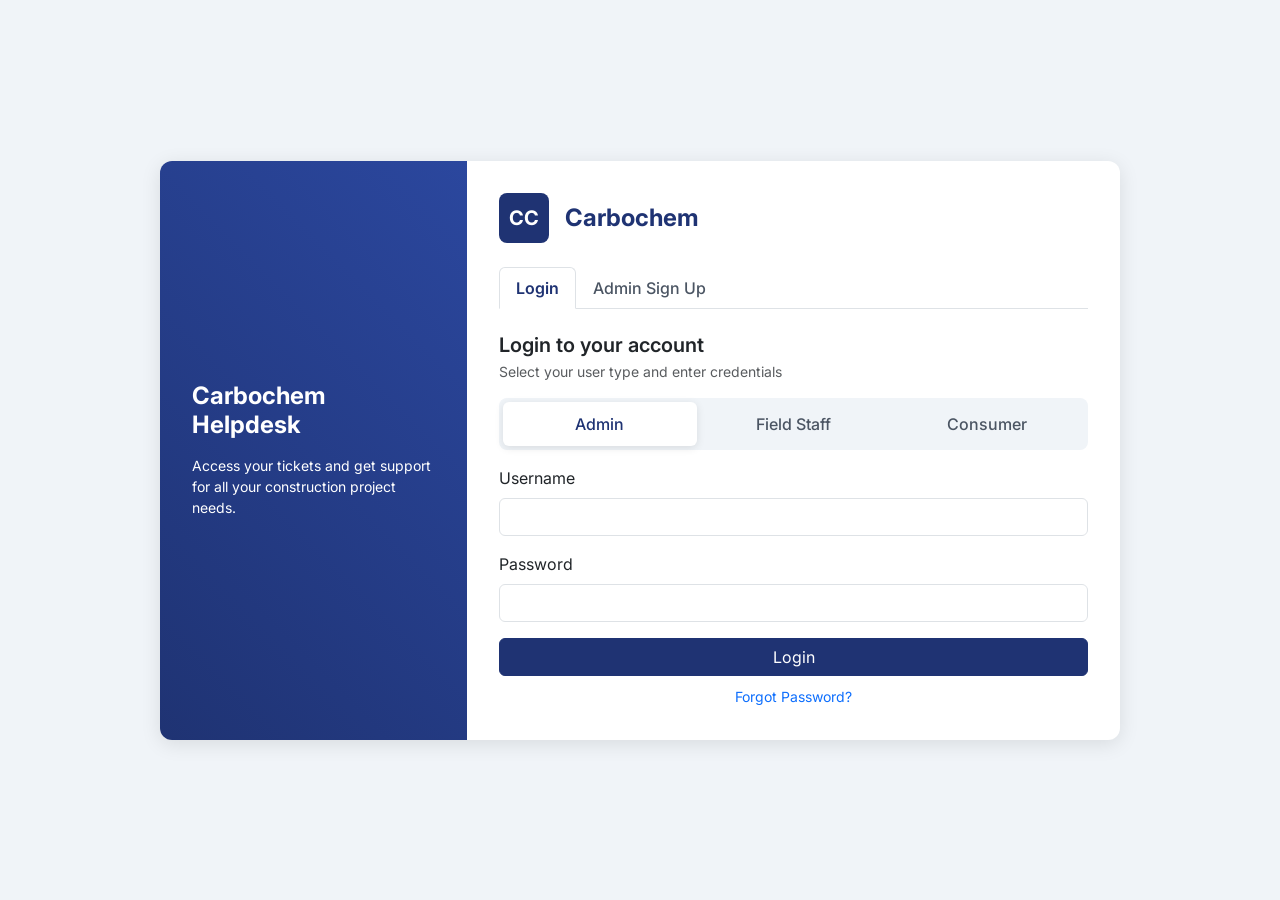
==== frontend/html/admin-holidays.html @ 8424c3ff "Initial commit: Carbochem Helpdesk & SLA Engine - Phase 5 Complete" ====
<!DOCTYPE html>
<html lang="en">
<head>
    <meta charset="UTF-8">
    <meta name="viewport" content="width=device-width, initial-scale=1.0">
    <title>Holiday Management - Carbochem Helpdesk</title>
    <link href="https://fonts.googleapis.com/css2?family=Inter:wght@300;400;600&display=swap" rel="stylesheet">
    <link href="https://cdn.jsdelivr.net/npm/bootstrap@5.3.0/dist/css/bootstrap.min.css" rel="stylesheet">
    <link href="../css/sidebar.css" rel="stylesheet">
    <link href="../css/theme.css" rel="stylesheet">
    <style>
        :root { --primary-color: #1F3373; --background-light: #f0f4f8; }
        body { font-family: 'Inter', sans-serif; background: var(--background-light); margin: 0; }
        .main-content { flex: 1; padding: 1.5rem; }
        .cal-grid { display: grid; grid-template-columns: repeat(7, 1fr); gap: 4px; }
        .cal-day { padding: 8px; text-align: center; border-radius: 6px; background: #fff; font-size: 0.85rem; min-height: 40px; display: flex; flex-direction: column; justify-content: center; align-items: center; }
        .cal-day.header { background: var(--primary-color); color: #fff; font-weight: 600; }
        @media (max-width:768px) { .layout-row { flex-direction: column !important; } }
    </style>
</head>
<body>
<div class="d-flex layout-row layout-with-sidebar">
    <aside id="sidebar-container"></aside>
    <main class="main-content">
        <h2 class="mb-4">Holiday Management</h2>
        <div class="row g-4 mb-4">
            <div class="col-md-5">
                <div class="card h-100">
                    <div class="card-body">
                        <h5>Add Holiday</h5>
                        <form id="holiday-form" class="row g-2">
                            <div class="col-12"><label class="form-label">Holiday Name</label><input type="text" class="form-control" id="h-name" required></div>
                            <div class="col-12"><label class="form-label">Date</label><input type="date" class="form-control" id="h-date" required></div>
                            <div class="col-12"><label class="form-label">Type</label>
                                <select class="form-select" id="h-type"><option>Public Holiday</option><option>Company Holiday</option></select></div>
                            <div class="col-12 mt-3"><button type="submit" class="btn btn-primary w-100">Add Holiday</button></div>
                        </form>
                    </div>
                </div>
            </div>
            <div class="col-md-7">
                <div class="card h-100">
                    <div class="card-body">
                        <h5>Calendar View</h5>
                        <div class="d-flex justify-content-between align-items-center mb-2">
                            <button class="btn btn-sm btn-outline-secondary" onclick="changeMonth(-1)">←</button>
                            <span id="cal-month-label" class="fw-semibold"></span>
                            <button class="btn btn-sm btn-outline-secondary" onclick="changeMonth(1)">→</button>
                        </div>
                        <div class="cal-grid" id="cal-grid"></div>
                    </div>
                </div>
            </div>
        </div>
        <div class="row">
            <div class="col-12">
                <div class="card">
                    <div class="card-body table-responsive">
                        <h5>All Holidays</h5>
                        <table class="table table-hover">
                            <thead>
                                <tr>
                                    <th>Name</th>
                                    <th>Date</th>
                                    <th>Type</th>
                                    <th>Actions</th>
                                </tr>
                            </thead>
                            <tbody id="holidays-table"></tbody>
                        </table>
                    </div>
                </div>
            </div>
        </div>
    </main>
</div>
<script src="../js/api.js"></script>
<script src="../js/auth.js"></script>
<script src="../js/sidebar.js"></script>
<script>
if (!requireAuth(['admin'])) throw new Error('auth');
Sidebar.inject('admin', 'admin-holidays.html');

let holidays = [], calDate = new Date();

async function loadHolidays() {
    const holidaysTable = document.getElementById('holidays-table');
    holidaysTable.innerHTML = `
        <tr>
            <td colspan="4" class="text-center py-4">
                <div class="spinner-container">
                    <div class="loading-spinner"></div>
                </div>
            </td>
        </tr>`;
    const r = await API.getHolidaysPublic();
    holidays = r.holidays || [];
    if (holidays.length === 0) {
        holidaysTable.innerHTML = `
            <tr>
                <td colspan="4" class="text-center py-4 text-muted">
                    No holidays configured
                </td>
            </tr>`;
    } else {
        holidaysTable.innerHTML = holidays.map(h => `
            <tr><td>${h.name}</td><td>${new Date(h.date).toLocaleDateString()}</td><td>${h.type}</td>
            <td><button class="btn btn-sm btn-outline-primary" onclick="editH('${h._id}')">Edit</button>
            <button class="btn btn-sm btn-outline-danger" onclick="delH('${h._id}')">Delete</button></td></tr>`).join('');
    }
    renderCal();
}

function renderCal() {
    const y = calDate.getFullYear(), m = calDate.getMonth();
    document.getElementById('cal-month-label').textContent = calDate.toLocaleDateString('en-US', { month: 'long', year: 'numeric' });
    const grid = document.getElementById('cal-grid');
    grid.innerHTML = ['Sun','Mon','Tue','Wed','Thu','Fri','Sat'].map(d => `<div class="cal-day header">${d}</div>`).join('');
    const first = new Date(y, m, 1).getDay();
    const days = new Date(y, m + 1, 0).getDate();
    for (let i = 0; i < first; i++) grid.innerHTML += '<div class="cal-day"></div>';
    
    for (let d = 1; d <= days; d++) {
        const dateObj = new Date(y, m, d);
        const isSunday = dateObj.getDay() === 0;
        const ds = `${y}-${String(m+1).padStart(2,'0')}-${String(d).padStart(2,'0')}`;
        const hol = holidays.find(h => h.date && h.date.startsWith(ds));
        
        let dayClass = 'cal-day';
        let label = d;
        let title = '';
        
        if (hol) {
            title = hol.name;
            label = `${d}<br><small style="font-size:0.65rem; opacity:0.8">${hol.name.slice(0, 10)}</small>`;
            if (hol.type && (hol.type.toLowerCase().includes('public') || hol.type.toLowerCase() === 'public')) {
                dayClass += ' holiday-public';
            } else {
                dayClass += ' holiday-company';
            }
        } else if (isSunday) {
            dayClass += ' sunday';
        }
        
        grid.innerHTML += `<div class="${dayClass}" title="${title}">${label}</div>`;
    }
}
function changeMonth(d) { calDate.setMonth(calDate.getMonth() + d); renderCal(); }

async function editH(id) {
    const h = holidays.find(x => x._id === id);
    const name = prompt('Holiday name:', h.name);
    const date = prompt('Date (YYYY-MM-DD):', h.date.split('T')[0]);
    if (name && date) { 
        const r = await API.updateHoliday(id, { name, date, type: h.type }); 
        if (r.success) {
            loadHolidays(); 
        } else {
            alert(r.message || 'Failed to update holiday');
        }
    }
}
async function delH(id) { 
    if (confirm('Are you sure you want to delete this holiday?')) { 
        const r = await API.deleteHolidayPublic(id); 
        if (r.success) {
            loadHolidays(); 
        } else {
            alert(r.message || 'Failed to delete holiday');
        }
    } 
}

document.getElementById('holiday-form').addEventListener('submit', async e => {
    e.preventDefault();
    const r = await API.addHolidayPublic(document.getElementById('h-date').value, document.getElementById('h-name').value, document.getElementById('h-type').value);
    if (r.success) { e.target.reset(); loadHolidays(); } else alert(r.message);
});
loadHolidays();
</script>
</body>
</html>
---- frontend/css/sidebar.css ----
/* sidebar.css – Shared sidebar layout and styling for Carbochem */

.layout-with-sidebar {
  display: flex;
  min-height: 100vh;
}

.sidebar {
  width: 240px;
  min-width: 240px;
  height: 100vh;
  position: sticky;
  top: 0;
  flex-shrink: 0;
  background-color: #1F3373 !important;
  color: #ffffff;
  display: flex;
  flex-direction: column;
  box-shadow: 2px 0 8px rgba(0, 0, 0, 0.15);
}

.sidebar-header {
  padding: 1.25rem 1rem;
  border-bottom: 1px solid rgba(255, 255, 255, 0.15);
}

.sidebar-logo {
  background-color: #ffffff;
  color: #1F3373 !important;
  width: 40px;
  height: 40px;
  border-radius: 8px;
  display: flex;
  align-items: center;
  justify-content: center;
  font-weight: 700;
  font-size: 1.2rem;
}

.sidebar-nav {
  flex-grow: 1;
  padding: 1rem 0.5rem;
  overflow-y: auto;
}

.sidebar-link {
  color: rgba(255, 255, 255, 0.8) !important;
  text-decoration: none !important;
  display: flex;
  align-items: center;
  gap: 0.75rem;
  padding: 0.75rem 1rem;
  border-radius: 8px;
  margin-bottom: 0.25rem;
  font-size: 0.95rem;
  transition: background-color 0.2s ease, color 0.2s ease;
}

.sidebar-link:hover {
  background-color: rgba(255, 255, 255, 0.1) !important;
  color: #ffffff !important;
}

.sidebar-link.active {
  background-color: rgba(255, 255, 255, 0.2) !important;
  color: #ffffff !important;
  font-weight: 600;
}

.sidebar-footer {
  padding: 1rem;
  border-top: 1px solid rgba(255, 255, 255, 0.15);
  background-color: rgba(0, 0, 0, 0.1);
}

/* Mobile responsive styles */
@media (max-width: 768px) {
  .layout-with-sidebar {
    flex-direction: column;
  }
  .sidebar {
    width: 100%;
    min-width: 100%;
    min-height: auto !important;
    box-shadow: 0 2px 4px rgba(0, 0, 0, 0.1);
  }
  .sidebar-nav {
    display: flex;
    flex-wrap: wrap;
    gap: 0.25rem;
    padding: 0.5rem;
  }
  .sidebar-link {
    flex: 1 1 auto;
    justify-content: center;
    padding: 0.5rem 0.75rem;
    font-size: 0.85rem;
    margin-bottom: 0;
  }
  .sidebar-footer {
    display: flex;
    justify-content: space-between;
    align-items: center;
    padding: 0.5rem 1rem;
  }
  .sidebar-footer button {
    width: auto !important;
  }
}
---- frontend/css/theme.css ----
/* theme.css – Global styling updates for Carbochem */

:root {
  --primary-color: #1F3373;
  --secondary-color: #2c4ea3;
  --background-light: #f0f4f8;
  --text-dark: #1f2937;
  --text-gray: #4b5563;
  --white: #ffffff;
  --border-color: #d1d5db;
}

/* Base style polish */
body {
  font-family: 'Inter', sans-serif;
  background-color: var(--background-light);
  color: var(--text-dark);
}

/* Button colors */
.btn-primary, .assign-btn, .view-details-btn, .submit-button {
  background-color: var(--primary-color) !important;
  border-color: var(--primary-color) !important;
  color: #ffffff !important;
  transition: background-color 0.2s ease-in-out, border-color 0.2s ease-in-out;
}

.btn-primary:hover, .assign-btn:hover, .view-details-btn:hover, .submit-button:hover {
  background-color: var(--secondary-color) !important;
  border-color: var(--secondary-color) !important;
}

/* Text and headers */
.company-name, h1, h2, h5 {
  color: var(--primary-color);
}

/* Responsive Table Wrapper */
.table-responsive {
  width: 100%;
  overflow-x: auto;
  -webkit-overflow-scrolling: touch;
}

/* UI Spacing & Card Consistency */
.card {
  border: none !important;
  border-radius: 12px !important;
  box-shadow: 0 4px 12px rgba(0, 0, 0, 0.05) !important;
  margin-bottom: 1.5rem;
}

.card-body {
  padding: 1.5rem !important;
}

/* Calendar styling (Sunday -> light grey, Public -> green, Company -> blue) */
.cal-day.sunday {
  background-color: #f3f4f6 !important; /* light grey */
  color: #4b5563 !important;
  font-weight: 600;
}

.cal-day.holiday-public {
  background-color: #dcfce7 !important; /* green background */
  color: #166534 !important;
  border: 1px solid #86efac !important;
  font-weight: 600;
}

.cal-day.holiday-company {
  background-color: #e0f2fe !important; /* blue background */
  color: #0369a1 !important;
  border: 1px solid #7dd3fc !important;
  font-weight: 600;
}

/* Empty states */
.empty-state {
  text-align: center;
  padding: 3rem 1.5rem;
  color: var(--text-gray);
}

.empty-state-icon {
  font-size: 3rem;
  margin-bottom: 1rem;
  display: block;
}

/* Loading spinner */
.spinner-container {
  display: flex;
  justify-content: center;
  align-items: center;
  padding: 2rem;
}

.loading-spinner {
  border: 4px solid rgba(0, 0, 0, 0.1);
  width: 36px;
  height: 36px;
  border-radius: 50%;
  border-left-color: var(--primary-color);
  animation: spin 1s linear infinite;
}

@keyframes spin {
  0% { transform: rotate(0deg); }
  100% { transform: rotate(360deg); }
}
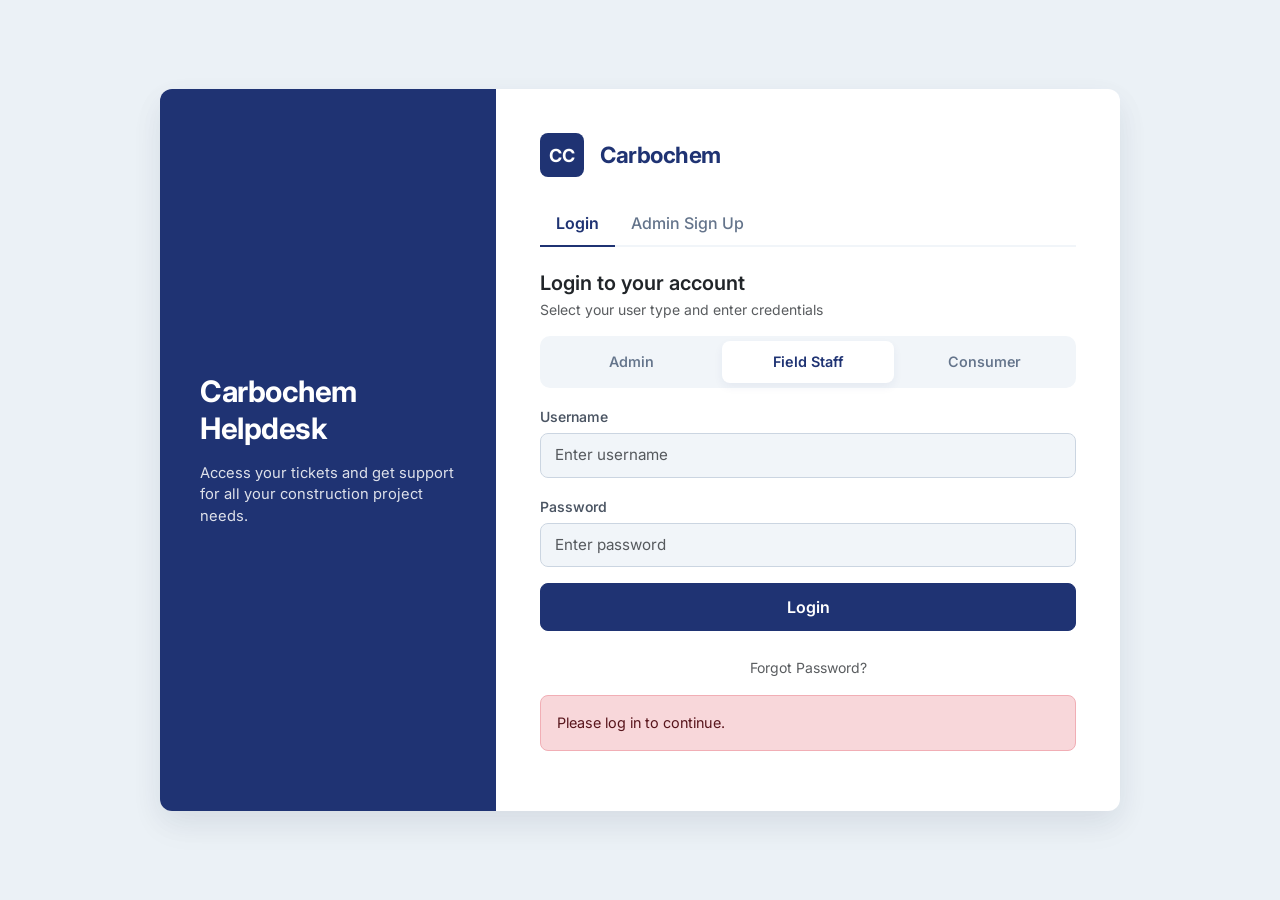
==== commit 27921a83: "Restore original login page design, fix sidebar background color overrides, and polish styling" ====
--- a/frontend/html/admin-holidays.html
+++ b/frontend/html/admin-holidays.html
@@ -12,9 +12,9 @@
         :root { --primary-color: #1F3373; --background-light: #f0f4f8; }
         body { font-family: 'Inter', sans-serif; background: var(--background-light); margin: 0; }
         .main-content { flex: 1; padding: 1.5rem; }
-        .cal-grid { display: grid; grid-template-columns: repeat(7, 1fr); gap: 4px; }
-        .cal-day { padding: 8px; text-align: center; border-radius: 6px; background: #fff; font-size: 0.85rem; min-height: 40px; display: flex; flex-direction: column; justify-content: center; align-items: center; }
-        .cal-day.header { background: var(--primary-color); color: #fff; font-weight: 600; }
+        .cal-grid { display: grid; grid-template-columns: repeat(7, 1fr); gap: 6px; }
+        .cal-day { padding: 8px; text-align: center; border-radius: 8px; background: #fff; font-size: 0.82rem; min-height: 48px; display: flex; flex-direction: column; justify-content: center; align-items: center; border: 1px solid #e2e8f0; transition: all 0.2s; }
+        .cal-day.header { background: var(--primary-color) !important; color: #fff !important; font-weight: 600; border-color: var(--primary-color) !important; }
         @media (max-width:768px) { .layout-row { flex-direction: column !important; } }
     </style>
 </head>
@@ -22,18 +22,31 @@
 <div class="d-flex layout-row layout-with-sidebar">
     <aside id="sidebar-container"></aside>
     <main class="main-content">
-        <h2 class="mb-4">Holiday Management</h2>
+        <h2 class="mb-4 text-primary fw-bold">Holiday Management</h2>
         <div class="row g-4 mb-4">
             <div class="col-md-5">
                 <div class="card h-100">
                     <div class="card-body">
-                        <h5>Add Holiday</h5>
-                        <form id="holiday-form" class="row g-2">
-                            <div class="col-12"><label class="form-label">Holiday Name</label><input type="text" class="form-control" id="h-name" required></div>
-                            <div class="col-12"><label class="form-label">Date</label><input type="date" class="form-control" id="h-date" required></div>
-                            <div class="col-12"><label class="form-label">Type</label>
-                                <select class="form-select" id="h-type"><option>Public Holiday</option><option>Company Holiday</option></select></div>
-                            <div class="col-12 mt-3"><button type="submit" class="btn btn-primary w-100">Add Holiday</button></div>
+                        <h5 class="fw-bold text-primary mb-3">Add Holiday</h5>
+                        <form id="holiday-form" class="row g-3">
+                            <div class="col-12">
+                                <label class="form-label small fw-semibold text-secondary">Holiday Name</label>
+                                <input type="text" class="form-control" id="h-name" required placeholder="e.g. Christmas Day">
+                            </div>
+                            <div class="col-12">
+                                <label class="form-label small fw-semibold text-secondary">Date</label>
+                                <input type="date" class="form-control" id="h-date" required>
+                            </div>
+                            <div class="col-12">
+                                <label class="form-label small fw-semibold text-secondary">Type</label>
+                                <select class="form-select" id="h-type">
+                                    <option>Public Holiday</option>
+                                    <option>Company Holiday</option>
+                                </select>
+                            </div>
+                            <div class="col-12 mt-4">
+                                <button type="submit" class="btn btn-primary w-100" id="holiday-btn">Add Holiday</button>
+                            </div>
                         </form>
                     </div>
                 </div>
@@ -41,22 +54,23 @@
             <div class="col-md-7">
                 <div class="card h-100">
                     <div class="card-body">
-                        <h5>Calendar View</h5>
-                        <div class="d-flex justify-content-between align-items-center mb-2">
-                            <button class="btn btn-sm btn-outline-secondary" onclick="changeMonth(-1)">←</button>
-                            <span id="cal-month-label" class="fw-semibold"></span>
-                            <button class="btn btn-sm btn-outline-secondary" onclick="changeMonth(1)">→</button>
+                        <h5 class="fw-bold text-primary mb-3">Calendar View</h5>
+                        <div class="d-flex justify-content-between align-items-center mb-3">
+                            <button class="btn btn-sm btn-outline-primary" style="background:transparent !important; color:var(--primary-color) !important" onclick="changeMonth(-1)">←</button>
+                            <span id="cal-month-label" class="fw-semibold text-primary"></span>
+                            <button class="btn btn-sm btn-outline-primary" style="background:transparent !important; color:var(--primary-color) !important" onclick="changeMonth(1)">→</button>
                         </div>
                         <div class="cal-grid" id="cal-grid"></div>
                     </div>
                 </div>
             </div>
         </div>
+        
         <div class="row">
             <div class="col-12">
                 <div class="card">
                     <div class="card-body table-responsive">
-                        <h5>All Holidays</h5>
+                        <h5 class="fw-bold text-primary mb-3">All Holidays</h5>
                         <table class="table table-hover">
                             <thead>
                                 <tr>
@@ -66,7 +80,11 @@
                                     <th>Actions</th>
                                 </tr>
                             </thead>
-                            <tbody id="holidays-table"></tbody>
+                            <tbody id="holidays-table">
+                                <tr>
+                                    <td colspan="4" class="text-center py-4 text-muted">Loading holidays...</td>
+                                </tr>
+                            </tbody>
                         </table>
                     </div>
                 </div>
@@ -75,6 +93,7 @@
     </main>
 </div>
 <script src="../js/api.js"></script>
+<script src="../js/ui.js"></script>
 <script src="../js/auth.js"></script>
 <script src="../js/sidebar.js"></script>
 <script>
@@ -85,14 +104,7 @@
 
 async function loadHolidays() {
     const holidaysTable = document.getElementById('holidays-table');
-    holidaysTable.innerHTML = `
-        <tr>
-            <td colspan="4" class="text-center py-4">
-                <div class="spinner-container">
-                    <div class="loading-spinner"></div>
-                </div>
-            </td>
-        </tr>`;
+    UI.skeleton(holidaysTable.parentElement, 5, 4);
     const r = await API.getHolidaysPublic();
     holidays = r.holidays || [];
     if (holidays.length === 0) {
@@ -104,9 +116,15 @@
             </tr>`;
     } else {
         holidaysTable.innerHTML = holidays.map(h => `
-            <tr><td>${h.name}</td><td>${new Date(h.date).toLocaleDateString()}</td><td>${h.type}</td>
-            <td><button class="btn btn-sm btn-outline-primary" onclick="editH('${h._id}')">Edit</button>
-            <button class="btn btn-sm btn-outline-danger" onclick="delH('${h._id}')">Delete</button></td></tr>`).join('');
+            <tr>
+                <td class="fw-semibold">${h.name}</td>
+                <td>${new Date(h.date).toLocaleDateString('en-US', { dateStyle: 'medium' })}</td>
+                <td>${h.type}</td>
+                <td>
+                    <button class="btn btn-sm btn-outline-primary me-1" style="background:transparent !important; color:var(--primary-color) !important" onclick="editH('${h._id}')">Edit</button>
+                    <button class="btn btn-sm btn-outline-danger" style="background:transparent !important; color:#dc2626 !important; border-color:#dc2626 !important" onclick="delH('${h._id}')">Delete</button>
+                </td>
+            </tr>`).join('');
     }
     renderCal();
 }
@@ -145,37 +163,66 @@
         grid.innerHTML += `<div class="${dayClass}" title="${title}">${label}</div>`;
     }
 }
+
 function changeMonth(d) { calDate.setMonth(calDate.getMonth() + d); renderCal(); }
 
 async function editH(id) {
     const h = holidays.find(x => x._id === id);
     const name = prompt('Holiday name:', h.name);
+    if (name === null) return;
     const date = prompt('Date (YYYY-MM-DD):', h.date.split('T')[0]);
-    if (name && date) { 
-        const r = await API.updateHoliday(id, { name, date, type: h.type }); 
+    if (date === null) return;
+    
+    if (name.trim() && date.trim()) { 
+        await UI.blockDuplicate('edit-holiday-' + id, async () => {
+            const r = await API.updateHoliday(id, { name: name.trim(), date: date.trim(), type: h.type }); 
+            if (r.success) {
+                UI.toast('success', 'Success', 'Holiday updated successfully!');
+                loadHolidays(); 
+            } else {
+                UI.toast('error', 'Error', r.message || 'Failed to update holiday');
+            }
+        });
+    }
+}
+
+async function delH(id) { 
+    const ok = await UI.confirm('Are you sure you want to delete this holiday?', 'Delete Holiday', 'Delete', true);
+    if (!ok) return;
+
+    await UI.blockDuplicate('del-holiday-' + id, async () => {
+        const r = await API.deleteHolidayPublic(id); 
         if (r.success) {
+            UI.toast('success', 'Success', 'Holiday deleted successfully');
             loadHolidays(); 
         } else {
-            alert(r.message || 'Failed to update holiday');
+            UI.toast('error', 'Error', r.message || 'Failed to delete holiday');
         }
-    }
-}
-async function delH(id) { 
-    if (confirm('Are you sure you want to delete this holiday?')) { 
-        const r = await API.deleteHolidayPublic(id); 
-        if (r.success) {
-            loadHolidays(); 
-        } else {
-            alert(r.message || 'Failed to delete holiday');
-        }
-    } 
+    }); 
 }
 
 document.getElementById('holiday-form').addEventListener('submit', async e => {
     e.preventDefault();
-    const r = await API.addHolidayPublic(document.getElementById('h-date').value, document.getElementById('h-name').value, document.getElementById('h-type').value);
-    if (r.success) { e.target.reset(); loadHolidays(); } else alert(r.message);
+    const date = document.getElementById('h-date').value;
+    const name = document.getElementById('h-name').value.trim();
+    const type = document.getElementById('h-type').value;
+    if (!name || !date) return;
+
+    const btn = document.getElementById('holiday-btn');
+    await UI.blockDuplicate('add-holiday', async () => {
+        UI.setLoading(btn, true, 'Adding…');
+        const r = await API.addHolidayPublic(date, name, type);
+        UI.setLoading(btn, false);
+        if (r.success) {
+            UI.toast('success', 'Success', 'Holiday added successfully!');
+            e.target.reset();
+            loadHolidays();
+        } else {
+            UI.toast('error', 'Error', r.message || 'Failed to add holiday');
+        }
+    });
 });
+
 loadHolidays();
 </script>
 </body>
--- a/frontend/css/theme.css
+++ b/frontend/css/theme.css
@@ -8,6 +8,14 @@
   --text-gray: #4b5563;
   --white: #ffffff;
   --border-color: #d1d5db;
+  
+  /* Polished premium values */
+  --radius-sm: 6px;
+  --radius-md: 10px;
+  --radius-lg: 14px;
+  --shadow-subtle: 0 4px 12px rgba(0, 0, 0, 0.05);
+  --shadow-medium: 0 8px 24px rgba(31, 51, 115, 0.08);
+  --transition-smooth: all 0.2s cubic-bezier(0.4, 0, 0.2, 1);
 }
 
 /* Base style polish */
@@ -15,24 +23,97 @@
   font-family: 'Inter', sans-serif;
   background-color: var(--background-light);
   color: var(--text-dark);
-}
-
-/* Button colors */
-.btn-primary, .assign-btn, .view-details-btn, .submit-button {
+  -webkit-font-smoothing: antialiased;
+  -moz-osx-font-smoothing: grayscale;
+}
+
+/* Form Controls & Inputs */
+.form-control, .form-select, textarea {
+  border-radius: var(--radius-md) !important;
+  border: 1.5px solid #cbd5e1 !important;
+  padding: 10px 14px !important;
+  transition: var(--transition-smooth) !important;
+  font-size: 0.95rem !important;
+  box-shadow: none !important;
+}
+
+.form-control:focus, .form-select:focus, textarea:focus {
+  border-color: var(--primary-color) !important;
+  box-shadow: 0 0 0 3px rgba(31, 51, 115, 0.12) !important;
+  background-color: #fff !important;
+}
+
+/* Button colors and consistency */
+.btn, .btn-primary, .assign-btn, .view-details-btn, .submit-button {
   background-color: var(--primary-color) !important;
   border-color: var(--primary-color) !important;
   color: #ffffff !important;
-  transition: background-color 0.2s ease-in-out, border-color 0.2s ease-in-out;
+  border-radius: var(--radius-md) !important;
+  padding: 8px 18px !important;
+  font-weight: 600 !important;
+  letter-spacing: -0.1px !important;
+  transition: var(--transition-smooth) !important;
+  box-shadow: none !important;
 }
 
 .btn-primary:hover, .assign-btn:hover, .view-details-btn:hover, .submit-button:hover {
   background-color: var(--secondary-color) !important;
   border-color: var(--secondary-color) !important;
+  transform: translateY(-1px) !important;
+  box-shadow: 0 4px 12px rgba(31, 51, 115, 0.15) !important;
+}
+
+.btn-primary:active, .assign-btn:active, .view-details-btn:active, .submit-button:active {
+  transform: translateY(0) !important;
+}
+
+.btn-outline-primary {
+  background-color: transparent !important;
+  border-color: var(--primary-color) !important;
+  color: var(--primary-color) !important;
+  border-radius: var(--radius-md) !important;
+}
+
+.btn-outline-primary:hover {
+  background-color: var(--primary-color) !important;
+  color: #ffffff !important;
 }
 
 /* Text and headers */
-.company-name, h1, h2, h5 {
+.company-name, h1, h2, h3, h4, h5, h6 {
   color: var(--primary-color);
+  letter-spacing: -0.2px;
+}
+
+/* Table Design and Spacing */
+.table {
+  border-collapse: separate !important;
+  border-spacing: 0 !important;
+  border-radius: var(--radius-lg) !important;
+  overflow: hidden !important;
+}
+
+.table th {
+  background-color: #f8fafc !important;
+  color: #64748b !important;
+  font-weight: 600 !important;
+  text-transform: uppercase !important;
+  font-size: 0.75rem !important;
+  letter-spacing: 0.05em !important;
+  padding: 14px 16px !important;
+  border-bottom: 1.5px solid #e2e8f0 !important;
+}
+
+.table td {
+  padding: 14px 16px !important;
+  border-bottom: 1px solid #f1f5f9 !important;
+  vertical-align: middle !important;
+  font-size: 0.92rem !important;
+  transition: var(--transition-smooth);
+}
+
+.table-hover tbody tr:hover td {
+  background-color: rgba(31, 51, 115, 0.02) !important;
 }
 
 /* Responsive Table Wrapper */
@@ -40,52 +121,75 @@
   width: 100%;
   overflow-x: auto;
   -webkit-overflow-scrolling: touch;
+  border-radius: var(--radius-lg);
+  border: 1px solid #e2e8f0;
 }
 
 /* UI Spacing & Card Consistency */
 .card {
-  border: none !important;
-  border-radius: 12px !important;
-  box-shadow: 0 4px 12px rgba(0, 0, 0, 0.05) !important;
+  border: 1px solid #e2e8f0 !important;
+  border-radius: var(--radius-lg) !important;
+  box-shadow: var(--shadow-subtle) !important;
   margin-bottom: 1.5rem;
+  background: #ffffff !important;
+  transition: var(--transition-smooth);
+}
+
+.card:hover {
+  box-shadow: 0 6px 18px rgba(0, 0, 0, 0.07) !important;
 }
 
 .card-body {
-  padding: 1.5rem !important;
+  padding: 1.75rem !important;
 }
 
 /* Calendar styling (Sunday -> light grey, Public -> green, Company -> blue) */
+.cal-day {
+  transition: var(--transition-smooth);
+  border: 1px solid #e2e8f0 !important;
+}
+
+.cal-day:hover {
+  transform: scale(1.03);
+  z-index: 10;
+  box-shadow: 0 4px 10px rgba(0,0,0,0.06);
+}
+
 .cal-day.sunday {
-  background-color: #f3f4f6 !important; /* light grey */
-  color: #4b5563 !important;
+  background-color: #f8fafc !important; /* light grey */
+  color: #64748b !important;
   font-weight: 600;
 }
 
 .cal-day.holiday-public {
-  background-color: #dcfce7 !important; /* green background */
+  background-color: #f0fdf4 !important; /* green background */
   color: #166534 !important;
-  border: 1px solid #86efac !important;
+  border: 1px solid #bbf7d0 !important;
   font-weight: 600;
 }
 
 .cal-day.holiday-company {
-  background-color: #e0f2fe !important; /* blue background */
+  background-color: #f0f9ff !important; /* blue background */
   color: #0369a1 !important;
-  border: 1px solid #7dd3fc !important;
+  border: 1px solid #bae6fd !important;
   font-weight: 600;
 }
 
-/* Empty states */
+/* Empty states style */
 .empty-state {
   text-align: center;
-  padding: 3rem 1.5rem;
+  padding: 3.5rem 1.5rem;
   color: var(--text-gray);
+  background: #f8fafc;
+  border-radius: var(--radius-lg);
+  border: 2px dashed #cbd5e1;
 }
 
 .empty-state-icon {
   font-size: 3rem;
   margin-bottom: 1rem;
   display: block;
+  opacity: 0.8;
 }
 
 /* Loading spinner */
@@ -93,19 +197,67 @@
   display: flex;
   justify-content: center;
   align-items: center;
-  padding: 2rem;
+  padding: 2.5rem;
 }
 
 .loading-spinner {
-  border: 4px solid rgba(0, 0, 0, 0.1);
-  width: 36px;
-  height: 36px;
+  border: 3.5px solid rgba(31, 51, 115, 0.1);
+  width: 40px;
+  height: 40px;
   border-radius: 50%;
   border-left-color: var(--primary-color);
-  animation: spin 1s linear infinite;
+  animation: spin 0.85s linear infinite;
 }
 
 @keyframes spin {
   0% { transform: rotate(0deg); }
   100% { transform: rotate(360deg); }
 }
+
+/* Shimmer Skeleton Loaders */
+.skeleton-cell {
+  height: 18px;
+  border-radius: 6px;
+  background: linear-gradient(90deg, #f1f5f9 25%, #e2e8f0 37%, #f1f5f9 63%);
+  background-size: 400px 100%;
+  animation: shimmer 1.4s ease infinite;
+}
+
+@keyframes shimmer {
+  0% { background-position: -200px 0; }
+  100% { background-position: 200px 0; }
+}
+
+/* Styled Toast Alert Overlays */
+#ui-toast-container {
+  position: fixed;
+  top: 20px;
+  right: 20px;
+  z-index: 99999;
+  display: flex;
+  flex-direction: column;
+  gap: 10px;
+  pointer-events: none;
+  max-width: 380px;
+}
+
+.ui-toast {
+  display: flex;
+  align-items: flex-start;
+  gap: 12px;
+  padding: 14px 16px;
+  border-radius: var(--radius-md);
+  box-shadow: 0 10px 30px rgba(0,0,0,0.12);
+  pointer-events: all;
+  cursor: pointer;
+  min-width: 280px;
+  animation: slideInRight 0.3s cubic-bezier(0.22, 1, 0.36, 1) both;
+  transition: opacity 0.3s ease, transform 0.3s ease;
+  font-family: inherit;
+  border: 1px solid #cbd5e1;
+}
+
+@keyframes slideInRight {
+  from { opacity: 0; transform: translateX(60px); }
+  to { opacity: 1; transform: translateX(0); }
+}
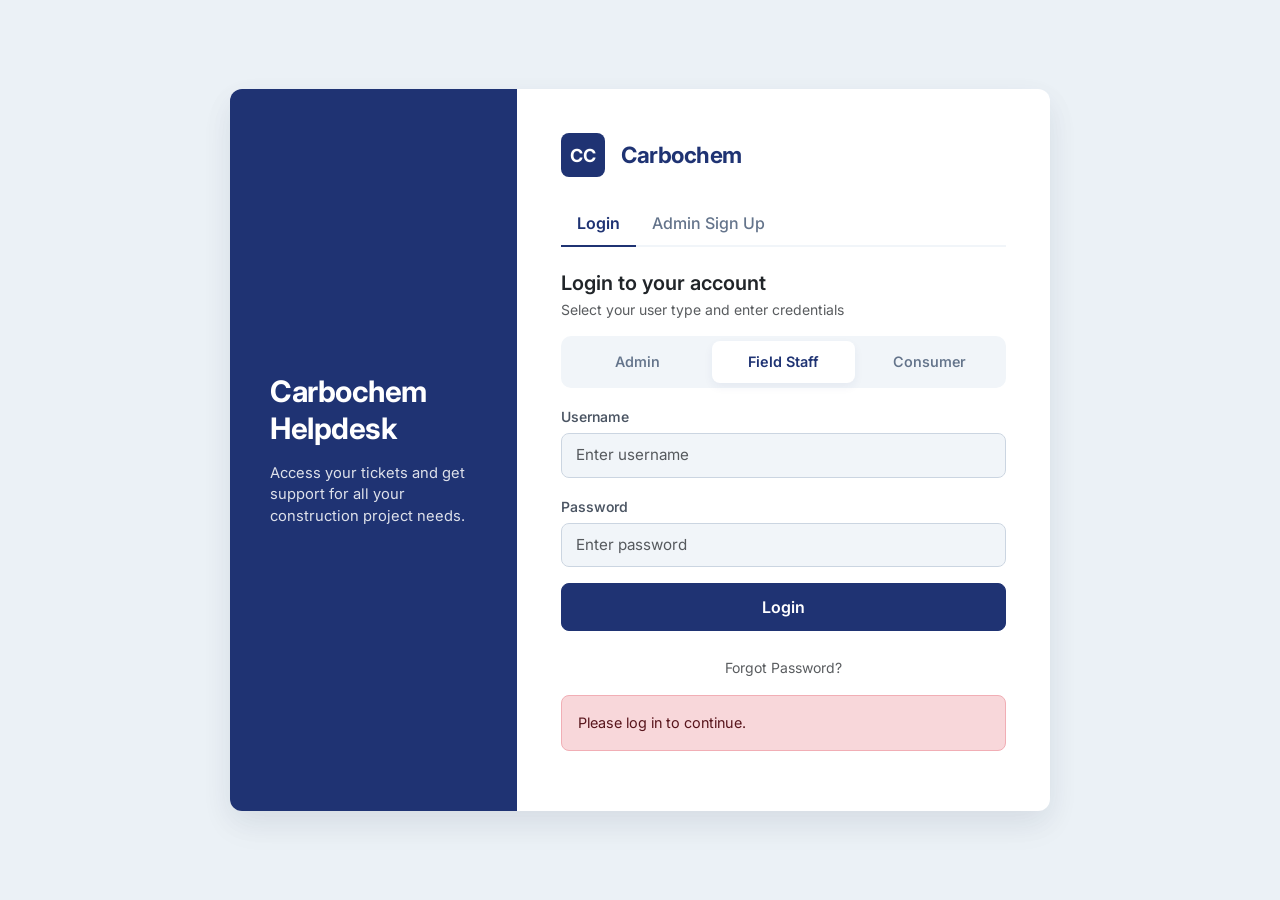
==== commit ade8e5f6: "Polished navigation layout to top horizontal navbar, merged consumer/staff dashboard portals, and re" ====
--- a/frontend/html/admin-holidays.html
+++ b/frontend/html/admin-holidays.html
@@ -9,36 +9,35 @@
     <link href="../css/sidebar.css" rel="stylesheet">
     <link href="../css/theme.css" rel="stylesheet">
     <style>
-        :root { --primary-color: #1F3373; --background-light: #f0f4f8; }
+        :root { --primary-color: #1F3373; --background-light: #f8fafc; }
         body { font-family: 'Inter', sans-serif; background: var(--background-light); margin: 0; }
         .main-content { flex: 1; padding: 1.5rem; }
         .cal-grid { display: grid; grid-template-columns: repeat(7, 1fr); gap: 6px; }
         .cal-day { padding: 8px; text-align: center; border-radius: 8px; background: #fff; font-size: 0.82rem; min-height: 48px; display: flex; flex-direction: column; justify-content: center; align-items: center; border: 1px solid #e2e8f0; transition: all 0.2s; }
         .cal-day.header { background: var(--primary-color) !important; color: #fff !important; font-weight: 600; border-color: var(--primary-color) !important; }
-        @media (max-width:768px) { .layout-row { flex-direction: column !important; } }
     </style>
 </head>
 <body>
 <div class="d-flex layout-row layout-with-sidebar">
-    <aside id="sidebar-container"></aside>
+    <header id="sidebar-container"></header>
     <main class="main-content">
         <h2 class="mb-4 text-primary fw-bold">Holiday Management</h2>
         <div class="row g-4 mb-4">
             <div class="col-md-5">
                 <div class="card h-100">
                     <div class="card-body">
-                        <h5 class="fw-bold text-primary mb-3">Add Holiday</h5>
+                        <h5 class="fw-bold text-primary mb-3" style="font-size: 1rem;">Add Holiday</h5>
                         <form id="holiday-form" class="row g-3">
                             <div class="col-12">
-                                <label class="form-label small fw-semibold text-secondary">Holiday Name</label>
+                                <label class="form-label">Holiday Name</label>
                                 <input type="text" class="form-control" id="h-name" required placeholder="e.g. Christmas Day">
                             </div>
                             <div class="col-12">
-                                <label class="form-label small fw-semibold text-secondary">Date</label>
+                                <label class="form-label">Date</label>
                                 <input type="date" class="form-control" id="h-date" required>
                             </div>
                             <div class="col-12">
-                                <label class="form-label small fw-semibold text-secondary">Type</label>
+                                <label class="form-label">Type</label>
                                 <select class="form-select" id="h-type">
                                     <option>Public Holiday</option>
                                     <option>Company Holiday</option>
@@ -54,7 +53,7 @@
             <div class="col-md-7">
                 <div class="card h-100">
                     <div class="card-body">
-                        <h5 class="fw-bold text-primary mb-3">Calendar View</h5>
+                        <h5 class="fw-bold text-primary mb-3" style="font-size: 1rem;">Calendar View</h5>
                         <div class="d-flex justify-content-between align-items-center mb-3">
                             <button class="btn btn-sm btn-outline-primary" style="background:transparent !important; color:var(--primary-color) !important" onclick="changeMonth(-1)">←</button>
                             <span id="cal-month-label" class="fw-semibold text-primary"></span>
@@ -70,7 +69,7 @@
             <div class="col-12">
                 <div class="card">
                     <div class="card-body table-responsive">
-                        <h5 class="fw-bold text-primary mb-3">All Holidays</h5>
+                        <h5 class="fw-bold text-primary mb-3" style="font-size: 1rem;">All Holidays</h5>
                         <table class="table table-hover">
                             <thead>
                                 <tr>
@@ -96,6 +95,7 @@
 <script src="../js/ui.js"></script>
 <script src="../js/auth.js"></script>
 <script src="../js/sidebar.js"></script>
+<script src="https://cdn.jsdelivr.net/npm/bootstrap@5.3.0/dist/js/bootstrap.bundle.min.js"></script>
 <script>
 if (!requireAuth(['admin'])) throw new Error('auth');
 Sidebar.inject('admin', 'admin-holidays.html');
--- a/frontend/css/sidebar.css
+++ b/frontend/css/sidebar.css
@@ -1,46 +1,61 @@
-/* sidebar.css – Shared sidebar layout and styling for Carbochem */
+/* sidebar.css – Global top header navigation bar styling (transformed from sidebar) */
 
 .layout-with-sidebar {
   display: flex;
+  flex-direction: column;
   min-height: 100vh;
 }
 
 .sidebar {
-  width: 240px;
-  min-width: 240px;
-  height: 100vh;
-  position: sticky;
-  top: 0;
-  flex-shrink: 0;
+  width: 100%;
+  height: 60px;
   background-color: #1F3373 !important;
   color: #ffffff;
   display: flex;
-  flex-direction: column;
-  box-shadow: 2px 0 8px rgba(0, 0, 0, 0.15);
+  flex-direction: row;
+  align-items: center;
+  justify-content: space-between;
+  padding: 0 1.5rem;
+  box-shadow: 0 2px 8px rgba(0, 0, 0, 0.08);
+  position: sticky;
+  top: 0;
+  z-index: 1000;
 }
 
 .sidebar-header {
-  padding: 1.25rem 1rem;
-  border-bottom: 1px solid rgba(255, 255, 255, 0.15);
+  padding: 0;
+  border-bottom: none;
+  display: flex;
+  align-items: center;
 }
 
 .sidebar-logo {
   background-color: #ffffff;
   color: #1F3373 !important;
-  width: 40px;
-  height: 40px;
-  border-radius: 8px;
+  width: 36px;
+  height: 36px;
+  border-radius: 6px;
   display: flex;
   align-items: center;
   justify-content: center;
   font-weight: 700;
-  font-size: 1.2rem;
+  font-size: 1.1rem;
 }
 
 .sidebar-nav {
+  display: flex;
+  flex-direction: row;
+  align-items: center;
+  gap: 0.5rem;
+  padding: 0;
+  margin: 0 2rem;
   flex-grow: 1;
-  padding: 1rem 0.5rem;
-  overflow-y: auto;
+  overflow-x: auto;
+  scrollbar-width: none; /* Hide scrollbar for clean top nav */
+}
+
+.sidebar-nav::-webkit-scrollbar {
+  display: none; /* Hide scrollbar for Chrome/Safari */
 }
 
 .sidebar-link {
@@ -48,62 +63,69 @@
   text-decoration: none !important;
   display: flex;
   align-items: center;
-  gap: 0.75rem;
-  padding: 0.75rem 1rem;
-  border-radius: 8px;
-  margin-bottom: 0.25rem;
-  font-size: 0.95rem;
-  transition: background-color 0.2s ease, color 0.2s ease;
+  gap: 0.5rem;
+  padding: 0.5rem 0.85rem;
+  border-radius: 6px;
+  font-size: 0.875rem;
+  font-weight: 500;
+  white-space: nowrap;
+  transition: background-color 0.15s ease, color 0.15s ease;
 }
 
 .sidebar-link:hover {
-  background-color: rgba(255, 255, 255, 0.1) !important;
+  background-color: rgba(255, 255, 255, 0.08) !important;
   color: #ffffff !important;
 }
 
 .sidebar-link.active {
-  background-color: rgba(255, 255, 255, 0.2) !important;
+  background-color: rgba(255, 255, 255, 0.15) !important;
   color: #ffffff !important;
   font-weight: 600;
 }
 
 .sidebar-footer {
-  padding: 1rem;
-  border-top: 1px solid rgba(255, 255, 255, 0.15);
-  background-color: rgba(0, 0, 0, 0.1);
+  padding: 0;
+  border-top: none;
+  background-color: transparent;
+  display: flex;
+  align-items: center;
+  gap: 1rem;
 }
 
-/* Mobile responsive styles */
+.main-content {
+  flex-grow: 1;
+  padding: 1.5rem !important;
+  max-width: 1400px;
+  width: 100%;
+  margin: 0 auto;
+}
+
+/* Adjustments for mobile view responsiveness */
 @media (max-width: 768px) {
-  .layout-with-sidebar {
+  .sidebar {
+    height: auto;
     flex-direction: column;
+    padding: 0.75rem 1rem;
+    align-items: stretch;
+    gap: 0.75rem;
   }
-  .sidebar {
-    width: 100%;
-    min-width: 100%;
-    min-height: auto !important;
-    box-shadow: 0 2px 4px rgba(0, 0, 0, 0.1);
+  .sidebar-header {
+    justify-content: space-between;
   }
   .sidebar-nav {
-    display: flex;
-    flex-wrap: wrap;
+    margin: 0;
+    justify-content: flex-start;
+    padding: 0.25rem 0;
     gap: 0.25rem;
-    padding: 0.5rem;
   }
   .sidebar-link {
-    flex: 1 1 auto;
-    justify-content: center;
-    padding: 0.5rem 0.75rem;
-    font-size: 0.85rem;
-    margin-bottom: 0;
+    padding: 0.4rem 0.6rem;
+    font-size: 0.8rem;
   }
   .sidebar-footer {
-    display: flex;
+    border-top: 1px solid rgba(255, 255, 255, 0.1);
+    padding-top: 0.75rem;
     justify-content: space-between;
-    align-items: center;
-    padding: 0.5rem 1rem;
-  }
-  .sidebar-footer button {
-    width: auto !important;
+    width: 100%;
   }
 }
--- a/frontend/css/theme.css
+++ b/frontend/css/theme.css
@@ -2,19 +2,18 @@
 
 :root {
   --primary-color: #1F3373;
-  --secondary-color: #2c4ea3;
-  --background-light: #f0f4f8;
-  --text-dark: #1f2937;
-  --text-gray: #4b5563;
+  --secondary-color: #1a2a5e;
+  --background-light: #f8fafc; /* soft light gray background */
+  --text-dark: #1e293b;
+  --text-gray: #64748b;
   --white: #ffffff;
-  --border-color: #d1d5db;
+  --border-color: #e2e8f0; /* subtle border color */
   
   /* Polished premium values */
   --radius-sm: 6px;
-  --radius-md: 10px;
-  --radius-lg: 14px;
-  --shadow-subtle: 0 4px 12px rgba(0, 0, 0, 0.05);
-  --shadow-medium: 0 8px 24px rgba(31, 51, 115, 0.08);
+  --radius-md: 8px;
+  --radius-lg: 10px;
+  --shadow-subtle: 0 1px 3px rgba(0, 0, 0, 0.05); /* minimal shadows */
   --transition-smooth: all 0.2s cubic-bezier(0.4, 0, 0.2, 1);
 }
 
@@ -24,52 +23,47 @@
   background-color: var(--background-light);
   color: var(--text-dark);
   -webkit-font-smoothing: antialiased;
-  -moz-osx-font-smoothing: grayscale;
 }
 
 /* Form Controls & Inputs */
 .form-control, .form-select, textarea {
   border-radius: var(--radius-md) !important;
-  border: 1.5px solid #cbd5e1 !important;
-  padding: 10px 14px !important;
+  border: 1px solid var(--border-color) !important;
+  padding: 8px 12px !important;
   transition: var(--transition-smooth) !important;
-  font-size: 0.95rem !important;
+  font-size: 0.9rem !important;
+  background-color: #f8fafc !important;
+  color: var(--text-dark) !important;
   box-shadow: none !important;
 }
 
 .form-control:focus, .form-select:focus, textarea:focus {
   border-color: var(--primary-color) !important;
-  box-shadow: 0 0 0 3px rgba(31, 51, 115, 0.12) !important;
+  box-shadow: 0 0 0 2px rgba(31, 51, 115, 0.08) !important;
   background-color: #fff !important;
 }
 
-/* Button colors and consistency */
+/* Button consistency - solid navy, no gradient, consistent radius */
 .btn, .btn-primary, .assign-btn, .view-details-btn, .submit-button {
   background-color: var(--primary-color) !important;
   border-color: var(--primary-color) !important;
   color: #ffffff !important;
   border-radius: var(--radius-md) !important;
-  padding: 8px 18px !important;
-  font-weight: 600 !important;
-  letter-spacing: -0.1px !important;
+  padding: 8px 16px !important;
+  font-weight: 550 !important;
+  font-size: 0.875rem !important;
   transition: var(--transition-smooth) !important;
-  box-shadow: none !important;
-}
-
-.btn-primary:hover, .assign-btn:hover, .view-details-btn:hover, .submit-button:hover {
+  box-shadow: var(--shadow-subtle) !important;
+}
+
+.btn:hover, .btn-primary:hover, .assign-btn:hover, .view-details-btn:hover, .submit-button:hover {
   background-color: var(--secondary-color) !important;
   border-color: var(--secondary-color) !important;
-  transform: translateY(-1px) !important;
-  box-shadow: 0 4px 12px rgba(31, 51, 115, 0.15) !important;
-}
-
-.btn-primary:active, .assign-btn:active, .view-details-btn:active, .submit-button:active {
-  transform: translateY(0) !important;
 }
 
 .btn-outline-primary {
   background-color: transparent !important;
-  border-color: var(--primary-color) !important;
+  border: 1px solid var(--primary-color) !important;
   color: var(--primary-color) !important;
   border-radius: var(--radius-md) !important;
 }
@@ -79,41 +73,48 @@
   color: #ffffff !important;
 }
 
-/* Text and headers */
-.company-name, h1, h2, h3, h4, h5, h6 {
-  color: var(--primary-color);
-  letter-spacing: -0.2px;
-}
-
-/* Table Design and Spacing */
-.table {
+/* Text and headers - replace any bright/light blue headings with navy */
+.company-name, h1, h2, h3, h4, h5, h6, .text-primary {
+  color: var(--primary-color) !important;
+  letter-spacing: -0.01em;
+  font-weight: 600;
+}
+
+/* Table Design and Spacing - completely identical and readably compact */
+.table, .ticket-table {
+  width: 100% !important;
+  margin-bottom: 0 !important;
   border-collapse: separate !important;
   border-spacing: 0 !important;
-  border-radius: var(--radius-lg) !important;
+  border: 1px solid var(--border-color) !important;
+  border-radius: var(--radius-md) !important;
   overflow: hidden !important;
-}
-
-.table th {
-  background-color: #f8fafc !important;
-  color: #64748b !important;
+  background-color: var(--white) !important;
+}
+
+.table th, .ticket-table th {
+  background-color: #f1f5f9 !important; /* table header background */
+  color: var(--text-gray) !important;
   font-weight: 600 !important;
   text-transform: uppercase !important;
   font-size: 0.75rem !important;
   letter-spacing: 0.05em !important;
-  padding: 14px 16px !important;
-  border-bottom: 1.5px solid #e2e8f0 !important;
-}
-
-.table td {
-  padding: 14px 16px !important;
-  border-bottom: 1px solid #f1f5f9 !important;
+  padding: 10px 14px !important;
+  border-bottom: 1px solid var(--border-color) !important;
+  border-top: none !important;
+}
+
+.table td, .ticket-table td {
+  padding: 10px 14px !important;
+  border-bottom: 1px solid var(--border-color) !important;
   vertical-align: middle !important;
-  font-size: 0.92rem !important;
+  font-size: 0.875rem !important;
+  color: var(--text-dark) !important;
   transition: var(--transition-smooth);
 }
 
 .table-hover tbody tr:hover td {
-  background-color: rgba(31, 51, 115, 0.02) !important;
+  background-color: #f8fafc !important;
 }
 
 /* Responsive Table Wrapper */
@@ -121,75 +122,60 @@
   width: 100%;
   overflow-x: auto;
   -webkit-overflow-scrolling: touch;
-  border-radius: var(--radius-lg);
-  border: 1px solid #e2e8f0;
+  border-radius: var(--radius-md);
 }
 
 /* UI Spacing & Card Consistency */
 .card {
-  border: 1px solid #e2e8f0 !important;
+  border: 1px solid var(--border-color) !important;
   border-radius: var(--radius-lg) !important;
   box-shadow: var(--shadow-subtle) !important;
-  margin-bottom: 1.5rem;
+  margin-bottom: 1.25rem;
   background: #ffffff !important;
-  transition: var(--transition-smooth);
-}
-
-.card:hover {
-  box-shadow: 0 6px 18px rgba(0, 0, 0, 0.07) !important;
 }
 
 .card-body {
-  padding: 1.75rem !important;
-}
-
-/* Calendar styling (Sunday -> light grey, Public -> green, Company -> blue) */
+  padding: 1.5rem !important;
+}
+
+/* Calendar styling (Sunday -> light grey, Public -> green tint, Company -> blue tint) */
 .cal-day {
   transition: var(--transition-smooth);
-  border: 1px solid #e2e8f0 !important;
-}
-
-.cal-day:hover {
-  transform: scale(1.03);
-  z-index: 10;
-  box-shadow: 0 4px 10px rgba(0,0,0,0.06);
+  border: 1px solid var(--border-color) !important;
 }
 
 .cal-day.sunday {
-  background-color: #f8fafc !important; /* light grey */
-  color: #64748b !important;
-  font-weight: 600;
+  background-color: #f1f5f9 !important;
+  color: var(--text-gray) !important;
 }
 
 .cal-day.holiday-public {
-  background-color: #f0fdf4 !important; /* green background */
+  background-color: rgba(22, 101, 52, 0.05) !important; /* subtle green tint */
   color: #166534 !important;
-  border: 1px solid #bbf7d0 !important;
-  font-weight: 600;
+  border: 1px solid rgba(22, 101, 52, 0.12) !important;
 }
 
 .cal-day.holiday-company {
-  background-color: #f0f9ff !important; /* blue background */
-  color: #0369a1 !important;
-  border: 1px solid #bae6fd !important;
-  font-weight: 600;
+  background-color: rgba(31, 51, 115, 0.05) !important; /* subtle navy tint */
+  color: var(--primary-color) !important;
+  border: 1px solid rgba(31, 51, 115, 0.12) !important;
 }
 
 /* Empty states style */
 .empty-state {
   text-align: center;
-  padding: 3.5rem 1.5rem;
+  padding: 2.5rem 1.5rem;
   color: var(--text-gray);
   background: #f8fafc;
-  border-radius: var(--radius-lg);
-  border: 2px dashed #cbd5e1;
+  border-radius: var(--radius-md);
+  border: 1.5px dashed var(--border-color);
 }
 
 .empty-state-icon {
-  font-size: 3rem;
-  margin-bottom: 1rem;
+  font-size: 2.5rem;
+  margin-bottom: 0.75rem;
   display: block;
-  opacity: 0.8;
+  opacity: 0.7;
 }
 
 /* Loading spinner */
@@ -197,13 +183,13 @@
   display: flex;
   justify-content: center;
   align-items: center;
-  padding: 2.5rem;
+  padding: 2rem;
 }
 
 .loading-spinner {
-  border: 3.5px solid rgba(31, 51, 115, 0.1);
-  width: 40px;
-  height: 40px;
+  border: 3px solid rgba(31, 51, 115, 0.08);
+  width: 32px;
+  height: 32px;
   border-radius: 50%;
   border-left-color: var(--primary-color);
   animation: spin 0.85s linear infinite;
@@ -216,8 +202,8 @@
 
 /* Shimmer Skeleton Loaders */
 .skeleton-cell {
-  height: 18px;
-  border-radius: 6px;
+  height: 14px;
+  border-radius: 4px;
   background: linear-gradient(90deg, #f1f5f9 25%, #e2e8f0 37%, #f1f5f9 63%);
   background-size: 400px 100%;
   animation: shimmer 1.4s ease infinite;
@@ -238,26 +224,49 @@
   flex-direction: column;
   gap: 10px;
   pointer-events: none;
-  max-width: 380px;
+  max-width: 360px;
 }
 
 .ui-toast {
   display: flex;
   align-items: flex-start;
   gap: 12px;
-  padding: 14px 16px;
+  padding: 12px 14px;
   border-radius: var(--radius-md);
-  box-shadow: 0 10px 30px rgba(0,0,0,0.12);
+  box-shadow: 0 4px 12px rgba(0,0,0,0.08);
   pointer-events: all;
   cursor: pointer;
-  min-width: 280px;
+  min-width: 260px;
   animation: slideInRight 0.3s cubic-bezier(0.22, 1, 0.36, 1) both;
   transition: opacity 0.3s ease, transform 0.3s ease;
   font-family: inherit;
-  border: 1px solid #cbd5e1;
+  border: 1px solid var(--border-color);
 }
 
 @keyframes slideInRight {
   from { opacity: 0; transform: translateX(60px); }
   to { opacity: 1; transform: translateX(0); }
 }
+
+/* Clean compact horizontal filter layout */
+.filter-row {
+  display: flex;
+  gap: 0.75rem;
+  align-items: center;
+  flex-wrap: wrap;
+}
+
+.filter-row .form-control, .filter-row .form-select {
+  flex: 1 1 180px;
+  max-width: 260px;
+}
+
+@media (max-width: 768px) {
+  .filter-row {
+    flex-direction: column;
+    align-items: stretch;
+  }
+  .filter-row .form-control, .filter-row .form-select {
+    max-width: 100%;
+  }
+}
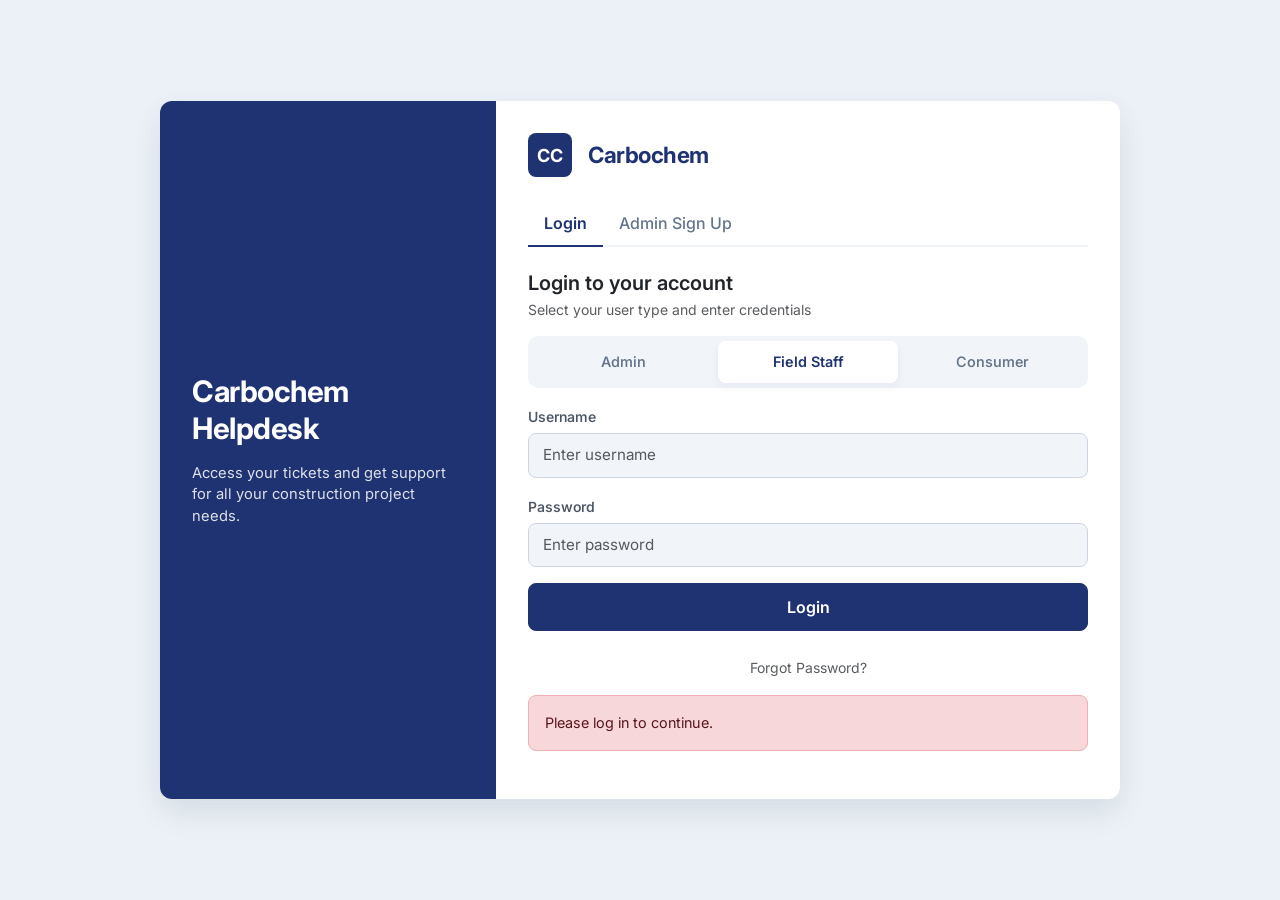
==== commit 9e499ef8: "Fix skeleton table tbody loading, clean navigation structures, add visible create ticket inputs with" ====
--- a/frontend/html/admin-holidays.html
+++ b/frontend/html/admin-holidays.html
@@ -104,7 +104,7 @@
 
 async function loadHolidays() {
     const holidaysTable = document.getElementById('holidays-table');
-    UI.skeleton(holidaysTable.parentElement, 5, 4);
+    UI.skeleton(holidaysTable, 5, 4);
     const r = await API.getHolidaysPublic();
     holidays = r.holidays || [];
     if (holidays.length === 0) {
